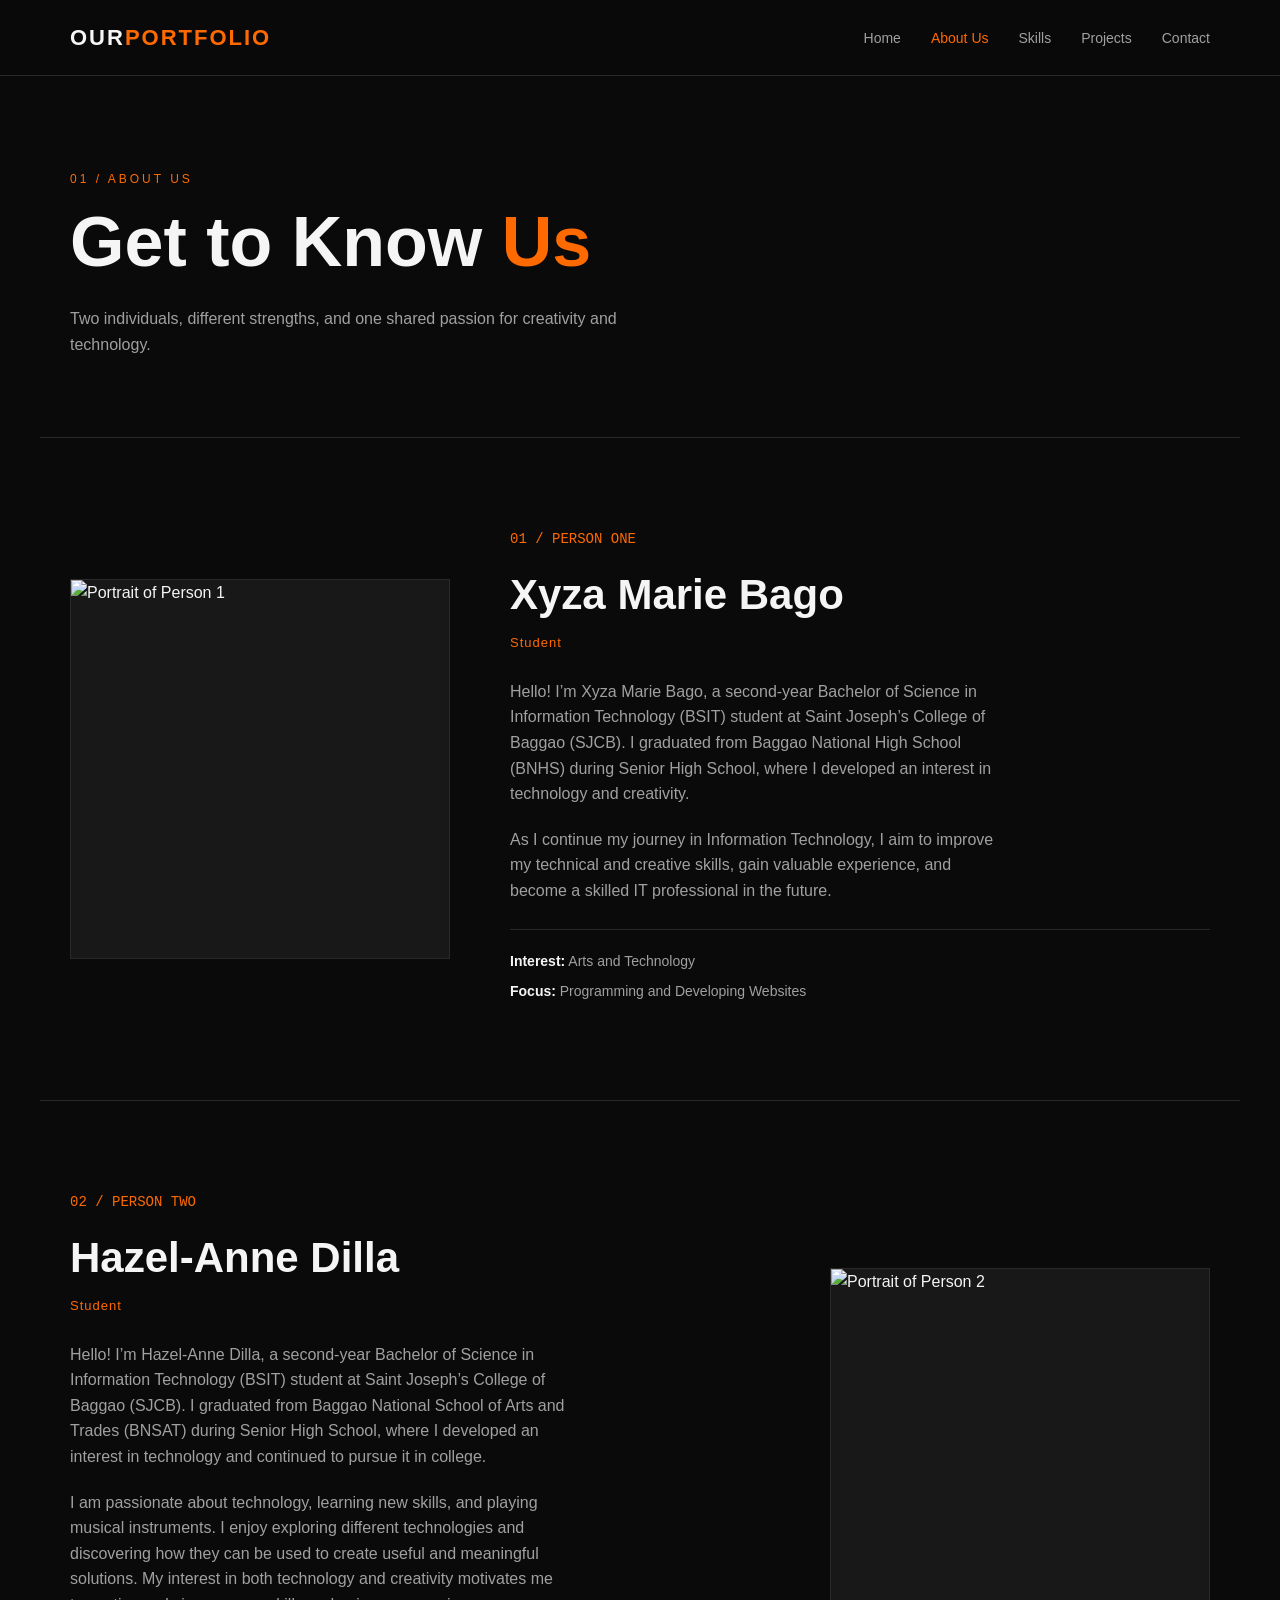
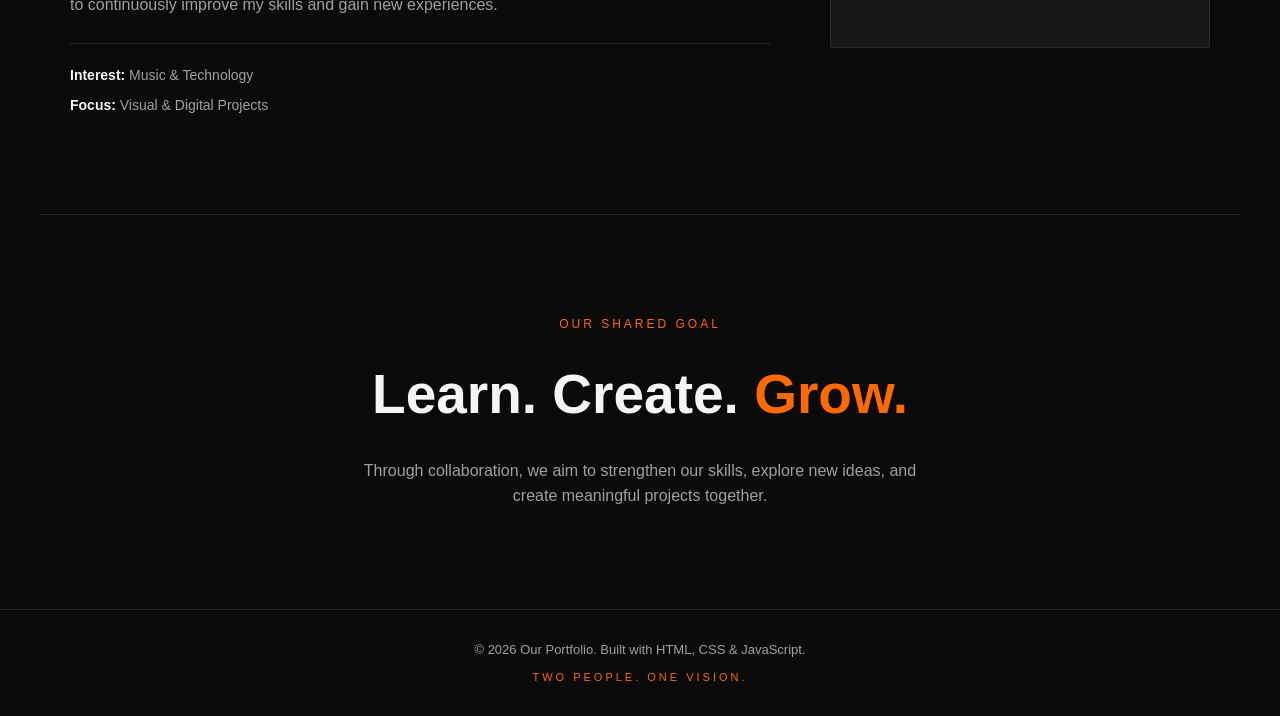
==== about.html @ d34d1e18 "Add files via upload" ====
<!DOCTYPE html>
<html lang="en">
<head>
    <meta charset="UTF-8">
    <meta name="viewport" content="width=device-width, initial-scale=1.0">

    <title>Our Portfolio | About Us</title>

    <!-- Connect to CSS -->
    <link rel="stylesheet" href="style.css">
</head>

<body>

    <!-- ==============================
         NAVIGATION BAR
    =============================== -->

    <header>
        <nav class="navbar">

            <div class="logo">
                OUR<span>PORTFOLIO</span>
            </div>

            <ul class="nav-links">
                <li><a href="index.html">Home</a></li>
                <li><a href="about.html" class="active">About Us</a></li>
                <li><a href="skills.html">Skills</a></li>
                <li><a href="projects.html">Projects</a></li>
                <li><a href="contact.html">Contact</a></li>
            </ul>

        </nav>
    </header>


    <!-- ==============================
         ABOUT PAGE HEADER
    =============================== -->

    <main>

        <section class="page-header">

            <p class="section-label">01 / ABOUT US</p>

            <h1>
                Get to Know <span>Us</span>
            </h1>

            <p>
                Two individuals, different strengths,
                and one shared passion for creativity and technology.
            </p>

        </section>


        <!-- ==============================
             PERSON 1
        =============================== -->

        <section class="about-person">

            <div class="person-image">
                <img src="C:\Users\USER_301\Downloads\23005.jpg" alt="Portrait of Person 1">
            </div>

            <div class="person-info">

                <p class="person-number">01 / PERSON ONE</p>

                <h2>Xyza Marie Bago</h2>

                <p class="person-role">
                    Student
                </p>

                <p>
                    Hello! I’m Xyza Marie Bago, a second-year Bachelor of Science in Information Technology (BSIT) student at Saint Joseph’s College of Baggao (SJCB). I graduated from Baggao National High School (BNHS) during Senior High School, where I developed an interest in technology and creativity.
                </p>

                <p>
                    As I continue my journey in Information Technology, I aim to improve my technical and creative skills, gain valuable experience, and become a skilled IT professional in the future.
                </p>

                <div class="person-details">
                    <p><strong>Interest:</strong> Arts and Technology </p>
                    <p><strong>Focus:</strong> Programming and Developing Websites </p>
                </div>

            </div>

        </section>


        <!-- ==============================
             PERSON 2
        =============================== -->

        <section class="about-person reverse">

            <div class="person-image">
                <img src="C:\Users\USER_301\Downloads\24357.jpg" alt="Portrait of Person 2">
            </div>

            <div class="person-info">

                <p class="person-number">02 / PERSON TWO</p>

                <h2>Hazel-Anne Dilla</h2>

                <p class="person-role">
                    Student
                </p>

                <p>
                    Hello! I’m Hazel-Anne Dilla, a second-year Bachelor of Science in Information Technology (BSIT) student at Saint Joseph’s College of Baggao (SJCB). I graduated from Baggao National School of Arts and Trades (BNSAT) during Senior High School, where I developed an interest in technology and continued to pursue it in college.
                </p>

                <p>
                    I am passionate about technology, learning new skills, and playing musical instruments. I enjoy exploring different technologies and discovering how they can be used to create useful and meaningful solutions. My interest in both technology and creativity motivates me to continuously improve my skills and gain new experiences.
                </p>

                <div class="person-details">
                    <p><strong>Interest:</strong> Music & Technology </p>
                    <p><strong>Focus:</strong> Visual & Digital Projects </p>
                </div>

            </div>

        </section>


        <!-- ==============================
             SHARED GOAL
        =============================== -->

        <section class="shared-goal">

            <p class="section-label">OUR SHARED GOAL</p>

            <h2>
                Learn. Create. <span>Grow.</span>
            </h2>

            <p>
                Through collaboration, we aim to strengthen our skills,
                explore new ideas, and create meaningful projects together.
            </p>

        </section>

    </main>


    <!-- ==============================
         FOOTER
    =============================== -->

    <footer>

        <p>
            © 2026 Our Portfolio. Built with HTML, CSS & JavaScript.
        </p>

        <p class="footer-accent">
            TWO PEOPLE. ONE VISION.
        </p>

    </footer>


    <!-- Connect JavaScript -->
    <script src="script.js"></script>

</body>
</html>
---- style.css ----
/* ========================================
   GENERAL SETTINGS
======================================== */

* {
    margin: 0;
    padding: 0;
    box-sizing: border-box;
    scroll-behavior: smooth;
}

:root {
    --black: #0a0a0a;
    --dark-gray: #111111;
    --card-gray: #181818;
    --border: #292929;

    --orange: #ff6a00;
    --light-orange: #ff8c32;

    --white: #f5f5f5;
    --gray: #a0a0a0;

    --red: #e63946;
    --blue: #3a86ff;
    --green: #38b000;
}

body {
    font-family: Arial, Helvetica, sans-serif;
    background-color: var(--black);
    color: var(--white);
    line-height: 1.6;
}

a {
    text-decoration: none;
    color: inherit;
}

ul {
    list-style: none;
}

button,
input,
textarea {
    font-family: inherit;
}


/* ========================================
   NAVIGATION BAR
======================================== */

header {
    position: fixed;
    top: 0;
    left: 0;
    width: 100%;
    z-index: 1000;

    background: rgba(10, 10, 10, 0.95);
    border-bottom: 1px solid var(--border);
}

.navbar {
    max-width: 1200px;
    margin: auto;
    padding: 20px 30px;

    display: flex;
    justify-content: space-between;
    align-items: center;
}

.logo {
    font-size: 22px;
    font-weight: bold;
    letter-spacing: 2px;
}

.logo span {
    color: var(--orange);
}

.nav-links {
    display: flex;
    gap: 30px;
}

.nav-links a {
    font-size: 14px;
    color: var(--gray);
    transition: 0.3s;
}

.nav-links a:hover,
.nav-links a.active {
    color: var(--orange);
}


/* ========================================
   BUTTONS
======================================== */

.btn {
    display: inline-block;
    padding: 13px 25px;

    border: 1px solid var(--orange);

    font-size: 14px;
    font-weight: bold;

    cursor: pointer;
    transition: 0.3s;
}

.primary-btn {
    background: var(--orange);
    color: var(--black);
}

.primary-btn:hover {
    background: var(--light-orange);
    transform: translateY(-3px);
}

.secondary-btn {
    color: var(--orange);
}

.secondary-btn:hover {
    background: var(--orange);
    color: var(--black);
}


/* ========================================
   HERO / MAIN DASHBOARD
======================================== */

.hero {
    min-height: 100vh;
    max-width: 1200px;
    margin: auto;

    padding: 140px 30px 80px;

    display: flex;
    justify-content: space-between;
    align-items: center;
    gap: 50px;
}

.hero-content {
    max-width: 600px;
}

.small-title {
    color: var(--orange);
    font-size: 13px;
    letter-spacing: 4px;
    margin-bottom: 20px;
}

.hero h1 {
    font-size: clamp(40px, 6vw, 75px);
    line-height: 1.1;
    margin-bottom: 25px;
    letter-spacing: -2px;
}

.hero h1 span,
.page-header h1 span,
.section-heading h2 span,
.shared-goal h2 span {
    color: var(--orange);
}

.hero-description {
    color: var(--gray);
    max-width: 500px;
    margin-bottom: 35px;
    font-size: 16px;
}

.hero-buttons {
    display: flex;
    gap: 15px;
    flex-wrap: wrap;
}


/* ========================================
   HERO VISUAL / CODE CARD
======================================== */

.hero-visual {
    position: relative;
    width: 420px;
    height: 420px;

    display: flex;
    justify-content: center;
    align-items: center;
}

.orange-circle {
    position: absolute;
    width: 330px;
    height: 330px;

    border: 1px solid var(--orange);
    border-radius: 50%;
    opacity: 0.25;
}

.orange-circle::before,
.orange-circle::after {
    content: "";
    position: absolute;

    border: 1px solid var(--orange);
    border-radius: 50%;
}

.orange-circle::before {
    inset: 25px;
}

.orange-circle::after {
    inset: 50px;
}

.hero-card {
    position: relative;
    width: 350px;

    background: var(--card-gray);
    border: 1px solid var(--border);

    padding: 25px;

    box-shadow: 0 0 40px rgba(255, 106, 0, 0.08);

    transform: rotate(-3deg);
}

.card-top {
    display: flex;
    gap: 8px;
    margin-bottom: 25px;
}

.dot {
    width: 10px;
    height: 10px;
    border-radius: 50%;
}

.red {
    background: var(--red);
}

.blue {
    background: var(--blue);
}

.green {
    background: var(--green);
}

.code-lines {
    font-family: "Courier New", monospace;
    font-size: 15px;
    line-height: 2;
    color: var(--gray);
}

.indent {
    padding-left: 25px;
}

.code-orange {
    color: var(--orange);
}


/* ========================================
   DASHBOARD INTRO
======================================== */

.dashboard-intro {
    max-width: 1200px;
    margin: auto;
    padding: 110px 30px;
}

.section-heading {
    margin-bottom: 60px;
}

.section-label {
    color: var(--orange);
    font-size: 12px;
    letter-spacing: 3px;
    margin-bottom: 15px;
}

.section-heading h2 {
    font-size: clamp(32px, 5vw, 55px);
    line-height: 1.2;
}

.dashboard-cards {
    display: grid;
    grid-template-columns: repeat(3, 1fr);
    gap: 25px;
}

.dashboard-card {
    background: var(--dark-gray);
    border: 1px solid var(--border);

    padding: 35px;

    transition: 0.3s;
}

.dashboard-card:hover {
    border-color: var(--orange);
    transform: translateY(-8px);
}

.card-number {
    color: var(--orange);
    font-family: "Courier New", monospace;
    font-size: 14px;
}

.dashboard-card h3 {
    font-size: 25px;
    margin: 20px 0 15px;
}

.dashboard-card p {
    color: var(--gray);
    font-size: 14px;
    margin-bottom: 25px;
}

.card-link {
    color: var(--orange);
    font-size: 14px;
    font-weight: bold;
}


/* ========================================
   GENERAL PAGE HEADER
======================================== */

.page-header {
    max-width: 1200px;
    margin: auto;

    padding: 170px 30px 80px;

    border-bottom: 1px solid var(--border);
}

.page-header h1 {
    font-size: clamp(40px, 6vw, 70px);
    line-height: 1.1;
    margin-bottom: 25px;
}

.page-header > p:last-child {
    color: var(--gray);
    max-width: 600px;
    font-size: 16px;
}


/* ========================================
   ABOUT PAGE
======================================== */

.about-person {
    max-width: 1200px;
    margin: auto;
    padding: 90px 30px;

    display: flex;
    align-items: center;
    gap: 60px;

    border-bottom: 1px solid var(--border);
}

.about-person.reverse {
    flex-direction: row-reverse;
}

.about-person .person-image {
    width: 380px;
    height: 380px;
    flex-shrink: 0;

    background: var(--card-gray);
    border: 1px solid var(--border);
    overflow: hidden;
}

.about-person .person-image img {
    width: 100%;
    height: 100%;
    object-fit: cover;
}

.about-person .person-info {
    flex: 1;
}

.person-number {
    color: var(--orange);
    font-family: "Courier New", monospace;
    font-size: 14px;
    margin-bottom: 10px;
}

.person-info h2 {
    font-size: 42px;
    margin-bottom: 5px;
}

.person-role {
    color: var(--orange);
    font-size: 13px;
    letter-spacing: 1px;
    margin-bottom: 25px;
}

.person-info > p:not(.person-number):not(.person-role) {
    color: var(--gray);
    max-width: 500px;
    margin-bottom: 20px;
}

.person-details {
    margin-top: 25px;
    padding-top: 20px;
    border-top: 1px solid var(--border);
}

.person-details p {
    color: var(--gray);
    font-size: 14px;
    margin-bottom: 8px;
}

.person-details strong {
    color: var(--white);
}

.shared-goal {
    max-width: 1200px;
    margin: auto;
    padding: 100px 30px;
    text-align: center;
}

.shared-goal h2 {
    font-size: clamp(32px, 5vw, 55px);
    margin-bottom: 20px;
}

.shared-goal > p:last-child {
    color: var(--gray);
    max-width: 600px;
    margin: auto;
}


/* ========================================
   SKILLS PAGE
======================================== */

.skills-person {
    max-width: 1200px;
    margin: auto;
    padding: 90px 30px;

    border-bottom: 1px solid var(--border);
}

.skills-person-header {
    display: flex;
    justify-content: space-between;
    align-items: flex-end;
    gap: 40px;
    margin-bottom: 45px;
}

.skills-person-header h2 {
    font-size: 42px;
    margin-bottom: 5px;
}

.skills-intro {
    color: var(--gray);
    max-width: 450px;
}

.skills-grid {
    display: grid;
    grid-template-columns: repeat(4, 1fr);
    gap: 20px;
}

.skill-box {
    background: var(--dark-gray);
    border: 1px solid var(--border);
    padding: 30px;

    transition: 0.3s;
}

.skill-box:hover {
    border-color: var(--orange);
    transform: translateY(-5px);
}

.skill-icon {
    display: inline-block;
    font-family: "Courier New", monospace;
    font-size: 13px;
    margin-bottom: 20px;
}

.skill-icon.orange {
    color: var(--orange);
}

.skill-icon.red {
    color: var(--red);
}

.skill-icon.blue {
    color: var(--blue);
}

.skill-icon.green {
    color: var(--green);
}

.skill-box h3 {
    font-size: 22px;
    margin-bottom: 15px;
}

.skill-box p {
    color: var(--gray);
    font-size: 14px;
}

.technology-section {
    max-width: 1200px;
    margin: auto;
    padding: 100px 30px;
}

.technology-list {
    display: flex;
    flex-wrap: wrap;
    gap: 12px;
}

.technology-tag {
    padding: 12px 18px;
    border: 1px solid var(--border);
    color: var(--gray);
    font-size: 13px;

    transition: 0.3s;
}

.technology-tag:hover {
    border-color: var(--orange);
    color: var(--orange);
}


/* ========================================
   PROJECTS PAGE
======================================== */

.project-section {
    max-width: 1200px;
    margin: auto;
    padding: 80px 30px;
}

.project-filters {
    display: flex;
    flex-wrap: wrap;
    gap: 12px;
    margin-bottom: 45px;
}

.filter-btn {
    background: transparent;
    color: var(--gray);

    border: 1px solid var(--border);
    padding: 12px 20px;

    font-size: 13px;
    cursor: pointer;

    transition: 0.3s;
}

.filter-btn:hover,
.filter-btn.active {
    background: var(--orange);
    border-color: var(--orange);
    color: var(--black);
}

.projects-container {
    display: grid;
    grid-template-columns: repeat(3, 1fr);
    gap: 25px;
}

.project-card {
    background: var(--dark-gray);
    border: 1px solid var(--border);
    overflow: hidden;

    transition: 0.3s;
}

.project-card:hover {
    transform: translateY(-8px);
    border-color: var(--orange);
}

.project-card.hidden {
    display: none;
}

.project-image {
    height: 220px;

    display: flex;
    align-items: center;
    justify-content: center;

    position: relative;
    overflow: hidden;
}

.project-image span {
    font-size: 12px;
    letter-spacing: 3px;
    font-weight: bold;

    color: var(--orange);
    border: 1px solid var(--orange);
    padding: 10px 15px;
}

.project-one {
    background:
        linear-gradient(135deg, #171717 25%, transparent 25%) -10px 0,
        linear-gradient(225deg, #171717 25%, transparent 25%) -10px 0,
        linear-gradient(315deg, #171717 25%, transparent 25%),
        linear-gradient(45deg, #171717 25%, #0d0d0d 25%);
    background-size: 20px 20px;
}

.project-two {
    background:
        radial-gradient(circle at center, #292929 1px, transparent 1px);
    background-size: 15px 15px;
}

.project-three {
    background:
        linear-gradient(90deg, #171717 1px, transparent 1px),
        linear-gradient(#171717 1px, transparent 1px);
    background-size: 25px 25px;
}

.project-four {
    background:
        linear-gradient(135deg, #1d1d1d 25%, transparent 25%) -10px 0,
        linear-gradient(225deg, #1d1d1d 25%, transparent 25%);
    background-size: 25px 25px;
}

.project-five {
    background:
        radial-gradient(circle at center, #333333 1px, transparent 1px);
    background-size: 20px 20px;
}

.project-six {
    background:
        linear-gradient(90deg, #202020 1px, transparent 1px),
        linear-gradient(#202020 1px, transparent 1px);
    background-size: 30px 30px;
}

.project-info {
    padding: 25px;
}

.project-category {
    color: var(--orange);
    font-size: 11px;
    letter-spacing: 2px;
    margin-bottom: 10px;
}

.project-info h3 {
    font-size: 24px;
    margin-bottom: 15px;
}

.project-info > p:not(.project-category) {
    color: var(--gray);
    font-size: 14px;
    margin-bottom: 20px;
}

.text-link {
    color: var(--orange);
    font-size: 14px;
    font-weight: bold;
    transition: 0.3s;
}

.text-link:hover {
    color: var(--white);
    letter-spacing: 1px;
}


/* ========================================
   CONTACT PAGE
======================================== */

.contact-container {
    max-width: 1200px;
    margin: auto;
    padding: 80px 30px;

    display: grid;
    grid-template-columns: repeat(2, 1fr);
    gap: 25px;
}

.contact-card {
    background: var(--dark-gray);
    border: 1px solid var(--border);
    padding: 35px;

    transition: 0.3s;
}

.contact-card:hover {
    border-color: var(--orange);
}

.contact-card h2 {
    font-size: 32px;
    margin-bottom: 5px;
}

.contact-details {
    margin: 30px 0;
    padding-top: 20px;
    border-top: 1px solid var(--border);
}

.contact-details p {
    color: var(--gray);
    font-size: 14px;
    margin-bottom: 15px;
}

.contact-details strong {
    color: var(--white);
}

.message-section {
    max-width: 1200px;
    margin: auto;
    padding: 80px 30px 110px;
}

.message-section .section-heading {
    margin-bottom: 40px;
}

.contact-form {
    max-width: 700px;
}

.form-group {
    margin-bottom: 25px;
}

.form-group label {
    display: block;
    color: var(--white);
    font-size: 14px;
    margin-bottom: 10px;
}

.form-group input,
.form-group textarea {
    width: 100%;
    padding: 15px;

    background: var(--dark-gray);
    border: 1px solid var(--border);

    color: var(--white);
    font-size: 14px;

    outline: none;
    resize: vertical;

    transition: 0.3s;
}

.form-group input:focus,
.form-group textarea:focus {
    border-color: var(--orange);
}

.form-group input::placeholder,
.form-group textarea::placeholder {
    color: #666;
}


/* ========================================
   FOOTER
======================================== */

footer {
    border-top: 1px solid var(--border);
    padding: 30px;

    text-align: center;
    color: var(--gray);
    font-size: 13px;
}

.footer-accent {
    color: var(--orange);
    letter-spacing: 3px;
    font-size: 11px;
    margin-top: 8px;
}


/* ========================================
   JAVASCRIPT SUPPORTING STYLES
======================================== */

/* Mobile menu button */
.menu-button {
    display: none;

    background: transparent;
    border: 1px solid var(--orange);
    color: var(--orange);

    font-size: 22px;
    padding: 5px 10px;
    cursor: pointer;
}

/* Scroll animation */
.animate-on-scroll {
    opacity: 0;
    transform: translateY(30px);
    transition: opacity 0.7s ease, transform 0.7s ease;
}

.animate-on-scroll.show {
    opacity: 1;
    transform: translateY(0);
}


/* ========================================
   RESPONSIVE DESIGN
======================================== */

@media (max-width: 1000px) {

    .hero {
        flex-direction: column;
        text-align: center;
        padding-top: 150px;
    }

    .hero-description {
        margin-left: auto;
        margin-right: auto;
    }

    .hero-buttons {
        justify-content: center;
    }

    .skills-grid {
        grid-template-columns: repeat(2, 1fr);
    }

    .projects-container {
        grid-template-columns: repeat(2, 1fr);
    }

    .about-person,
    .about-person.reverse {
        flex-direction: column;
        text-align: center;
    }

    .about-person .person-info > p:not(.person-number):not(.person-role) {
        margin-left: auto;
        margin-right: auto;
    }

    .skills-person-header {
        align-items: flex-start;
        flex-direction: column;
    }

}

@media (max-width: 600px) {

    .navbar {
        flex-direction: column;
        gap: 15px;
        padding: 15px 20px;
    }

    .nav-links {
        gap: 15px;
        flex-wrap: wrap;
        justify-content: center;
    }

    .nav-links a {
        font-size: 12px;
    }

    .hero {
        padding: 160px 20px 60px;
    }

    .hero h1 {
        font-size: 42px;
    }

    .hero-visual {
        width: 100%;
        height: 330px;
    }

    .orange-circle {
        width: 260px;
        height: 260px;
    }

    .hero-card {
        width: 290px;
        padding: 20px;
    }

    .code-lines {
        font-size: 12px;
    }

    .dashboard-intro,
    .section {
        padding: 80px 20px;
    }

    .dashboard-cards {
        grid-template-columns: 1fr;
    }

    .page-header {
        padding: 160px 20px 60px;
    }

    .page-header h1 {
        font-size: 42px;
    }

    .about-person {
        padding: 70px 20px;
    }

    .about-person .person-image {
        width: 100%;
        max-width: 350px;
        height: 300px;
    }

    .person-info h2,
    .skills-person-header h2 {
        font-size: 32px;
    }

    .skills-person {
        padding: 70px 20px;
    }

    .skills-grid {
        grid-template-columns: 1fr;
    }

    .technology-section {
        padding: 70px 20px;
    }

    .project-section {
        padding: 60px 20px;
    }

    .projects-container {
        grid-template-columns: 1fr;
    }

    .contact-container {
        grid-template-columns: 1fr;
        padding: 60px 20px;
    }

    .message-section {
        padding: 60px 20px 80px;
    }

    .contact-card {
        padding: 25px;
    }

    .project-image {
        height: 200px;
    }

    .footer-accent {
        font-size: 10px;
    }

    .menu-button {
        display: block;
    }

    .navbar {
        position: relative;
    }

    .nav-links {
        display: none;
        flex-direction: column;
        align-items: center;
        width: 100%;
        padding: 20px 0;
    }

    .nav-links.active {
        display: flex;
    }

}
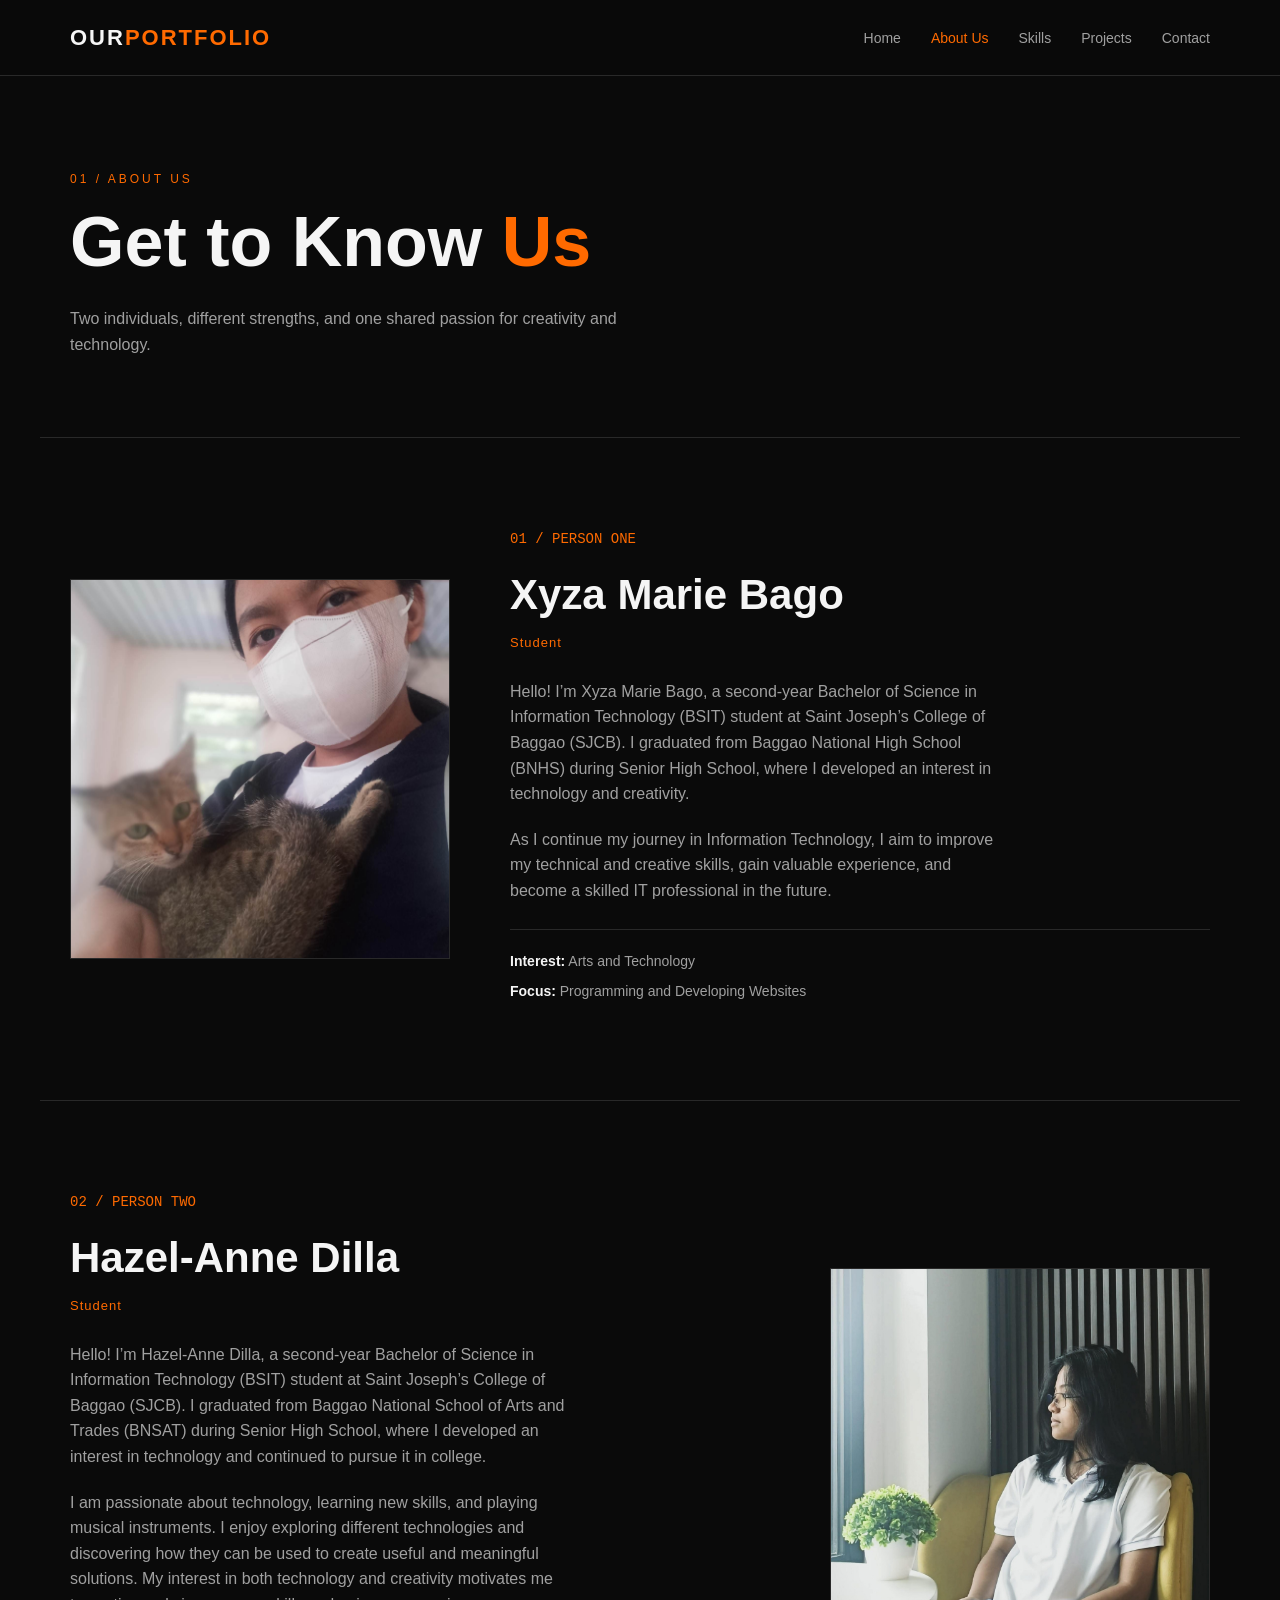
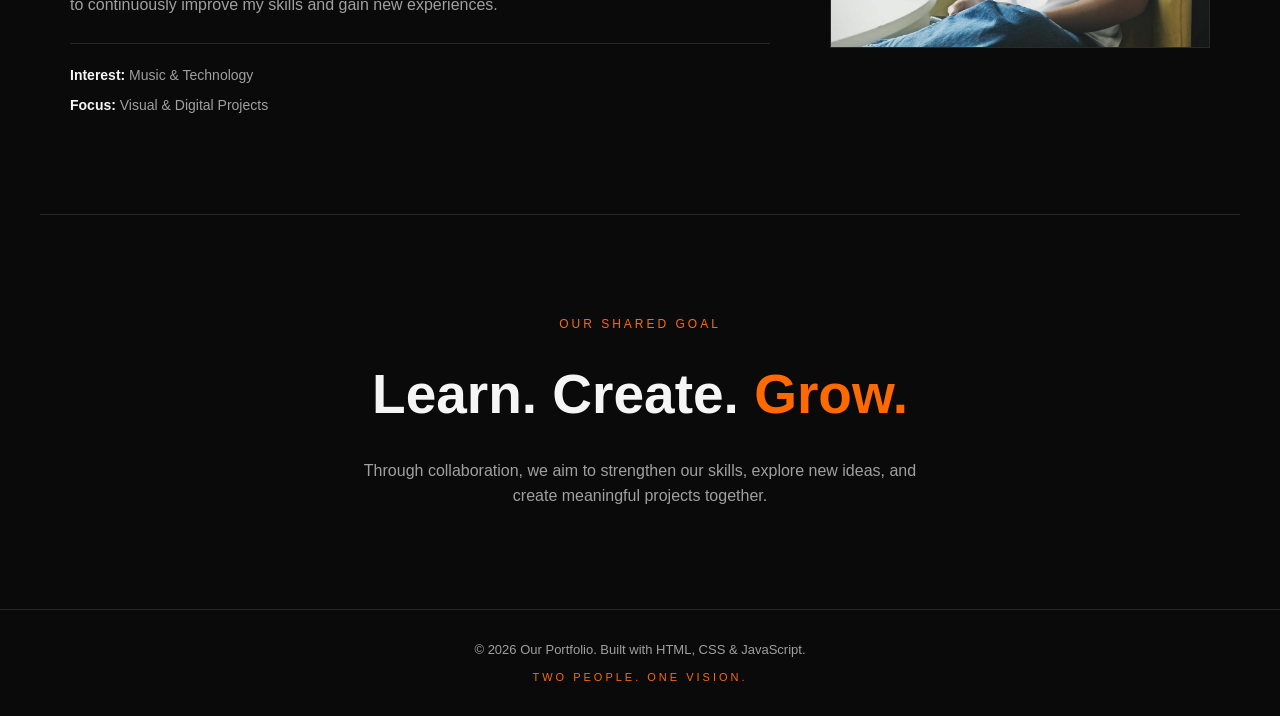
==== commit 0625c716: "Update about.html" ====
--- a/about.html
+++ b/about.html
@@ -64,7 +64,7 @@
         <section class="about-person">
 
             <div class="person-image">
-                <img src="C:\Users\USER_301\Downloads\23005.jpg" alt="Portrait of Person 1">
+                <img src="xyza.jpg" alt="Portrait of Person 1">
             </div>
 
             <div class="person-info">
@@ -102,7 +102,7 @@
         <section class="about-person reverse">
 
             <div class="person-image">
-                <img src="C:\Users\USER_301\Downloads\24357.jpg" alt="Portrait of Person 2">
+                <img src="hazel.jpg" alt="Portrait of Person 2">
             </div>
 
             <div class="person-info">
@@ -176,4 +176,4 @@
     <script src="script.js"></script>
 
 </body>
-</html>+</html>
